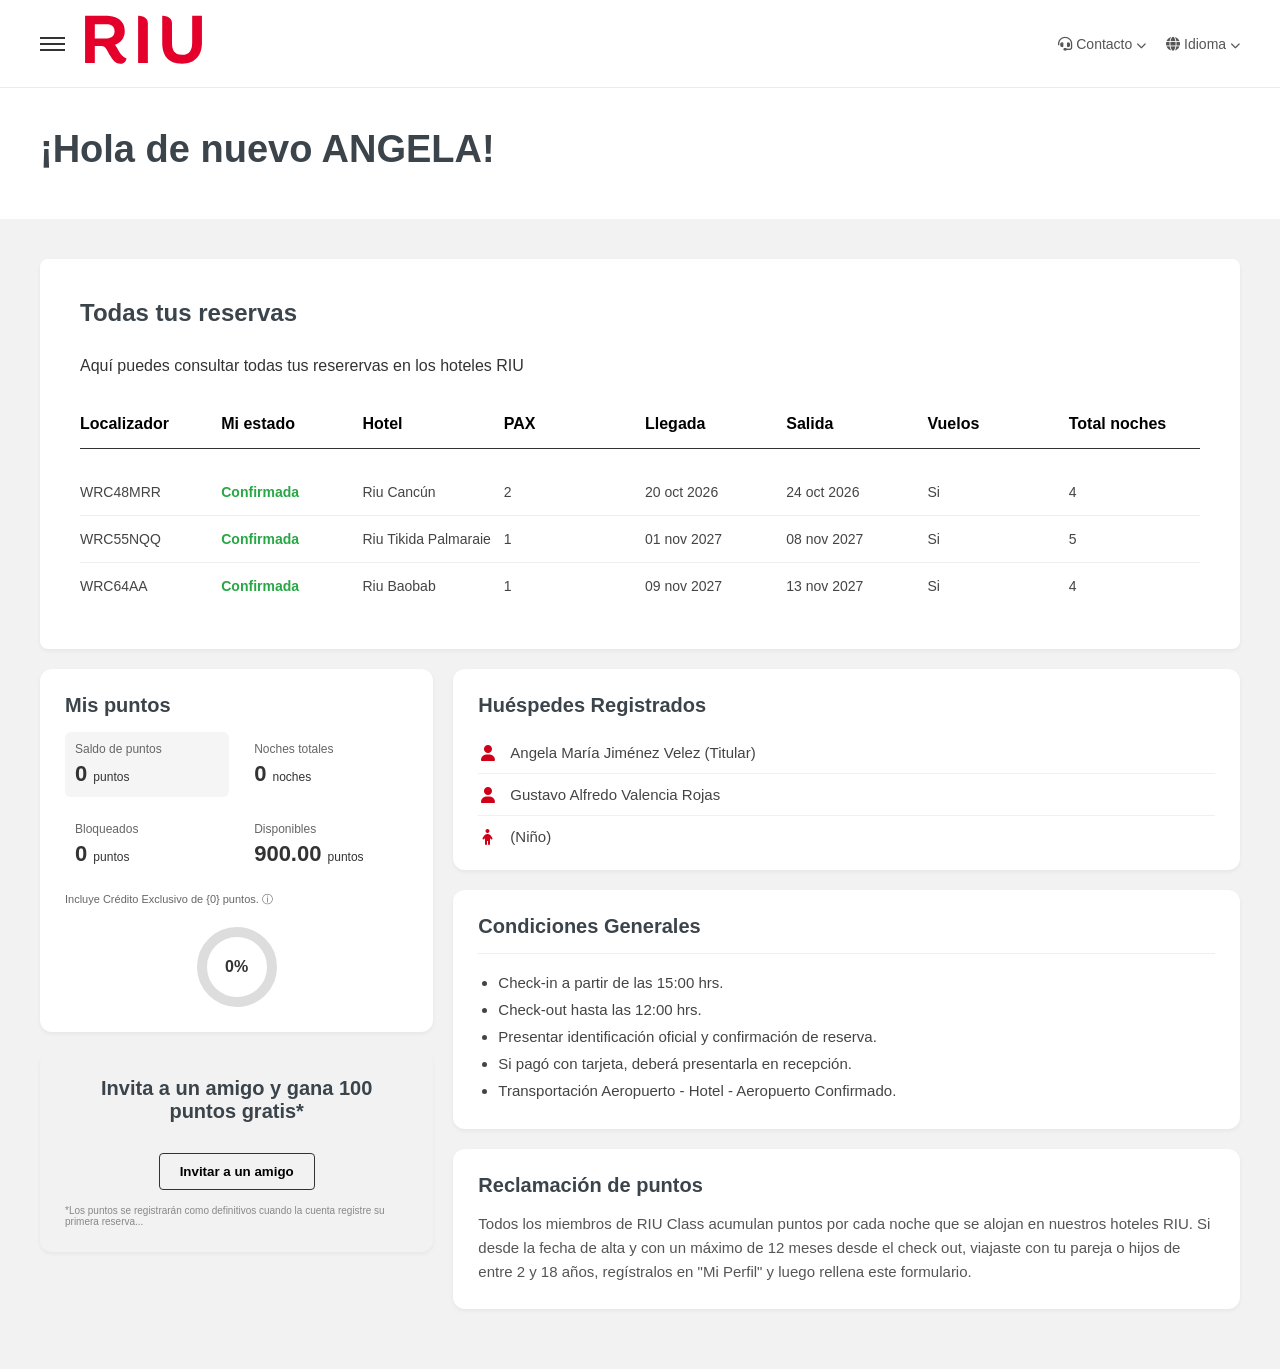
==== mireserva.html @ b12b79c2 "initial commit" ====
<!DOCTYPE html>
<html lang="es">
<head>
    <meta charset="UTF-8">
    <meta name="viewport" content="width=device-width, initial-scale=1.0">
    <title>RIU HOTELS & RESORTS- Inicio</title>
    <link rel="stylesheet" href="css/mireserva.css">
    <!-- Iconos (FontAwesome vía CDN para los iconos de check-in, usuario, etc) -->
    <link rel="stylesheet" href="https://cdnjs.cloudflare.com/ajax/libs/font-awesome/6.4.0/css/all.min.css">
    <link rel="icon" href="img/favicon.ico" type="image/x-icon">

</head>
<body>
<header class="navbar">

    <div class="nav-left">
        <div class="menu-icon">
            <span></span>
            <span></span>
            <span></span>
        </div>
        <div class="logo">
        <img src="img/riu.svg" alt="RIU Hotels & Resorts">
    </div>
    </div>

    <!-- 🔥 AHORA SÍ está separado -->
    <div class="nav-right">
        <a href="#"><i class="fa-solid fa-headset"></i> Contacto 
            <i class="fa-solid fa-chevron-down small-icon"></i>
        </a>

        <div class="language-dropdown-container">
            <a href="#" id="idioma-btn">
                <i class="fa-solid fa-globe"></i> Idioma 
                <i class="fa-solid fa-chevron-down small-icon"></i>
            </a>

            <ul class="language-dropdown-menu" id="language-menu">
                <li><a href="#">Deutsch</a></li>
                <li><a href="#">Español</a></li>
                <li><a href="#">English</a></li>
                <li><a href="#">Français</a></li>
                <li><a href="#">Português</a></li>
                <li><a href="#">Русский</a></li>
                <li><a href="#">中国人</a></li>
            </ul>
        </div>

        
    </div>

</header>
<!-- SECCIÓN DE SALUDO EN BLANCO -->
<section class="saludo-container">
    <div class="saludo-usuario">
        <h1 id="nombreCliente">¡Hola de nuevo ANGELA!</h1>
        <p id="numeroRiu"></p>
    </div>
</section>

<!-- EL RESTO DE TU CONTENIDO GRIS IRÁ AQUÍ ABAJO -->
<!-- CONTENEDOR PRINCIPAL GRIS -->
<main class="contenedor-reservas">
    
    <!-- TARJETA BLANCA -->
    <div class="tarjeta-reservas">
        <h2>Todas tus reservas</h2>
        <p class="descripcion-reservas">Aquí puedes consultar todas tus reserervas en los hoteles RIU</p>

        <!-- ENCABEZADOS DE LA TABLA -->
<div class="tabla-encabezado">
    <span>Localizador</span>
    <span>Mi estado</span>
    <span>Hotel</span>
    <span>PAX</span> <!-- Nueva columna -->
    <span>Llegada</span>
    <span>Salida</span>
    <span>Vuelos</span>
    <span>Total noches</span>
</div>

        <!-- CONTENIDO DE LA TABLA -->
        <div class="tabla-contenido">
            
            <!-- Fila de Reserva 1 -->
            <div class="fila-reserva">
                <span id="reservaLocalizador">WRC48MRR</span>

            <span class="estado-confirmado">Confirmada</span>
            <span>Riu Cancún</span>
            <span>2</span>
            <span>20 oct 2026</span>
            <span>24 oct 2026</span>
            <span>Si</span>
            <span>4</span>
            </div>

            <!-- Fila de Reserva 2 -->
            <div class="fila-reserva">
                <span>WRC55NQQ</span>
                <span class="estado-confirmado">Confirmada</span>
                <span>Riu Tikida Palmaraie</span>
                <span>1</span>
                <span>01 nov 2027</span>
                <span>08 nov 2027</span> 
                <span>Si</span>
                <span>5</span>
            </div>

             <!-- Fila de Reserva 3 -->
            <div class="fila-reserva">
                <span id="reservaLocalizador">WRC64AA</span>

            <span class="estado-confirmado">Confirmada</span>
            <span>Riu Baobab</span>
            <span>1</span>
            <span>09 nov 2027</span>
            <span>13 nov 2027</span>
            <span>Si</span>
            <span>4</span>
            </div>

        </div>
    </div>

    <!-- NUEVA SECCIÓN DE PUNTOS E INFORMACIÓN -->
    <div class="dashboard-grid">
        
        <!-- COLUMNA IZQUIERDA -->
        <div class="columna-izq">
            
            <!-- Tarjeta: Mis Puntos -->
            <div class="tarjeta-info">
                <h3>Mis puntos</h3>
                <div class="grid-puntos">
                    <div class="punto-item gris">
                        <span>Saldo de puntos</span>
                        <strong>0 <small>puntos</small></strong>
                    </div>
                    <div class="punto-item">
                        <span>Noches totales</span>
                        <strong>0 <small>noches</small></strong>
                    </div>
                    <div class="punto-item">
                        <span>Bloqueados</span>
                        <strong>0 <small>puntos</small></strong>
                    </div>
                    <div class="punto-item">
                        <span>Disponibles</span>
                        <strong>900.00 <small>puntos</small></strong>
                    </div>
                </div>
                <p class="texto-pequeno">Incluye Crédito Exclusivo de {0} puntos. ⓘ</p>
                
                <!-- Círculo decorativo -->
                <div class="circulo-grafico">
                    <span>0%</span>
                </div>
            </div>

            <!-- Tarjeta: Invita a un amigo -->
            <div class="tarjeta-info tarjeta-invita">
                <h3>Invita a un amigo y gana 100 puntos gratis*</h3>
                <button class="btn-invitar">Invitar a un amigo</button>
                <p class="texto-legal">*Los puntos se registrarán como definitivos cuando la cuenta registre su primera reserva...</p>
            </div>

        </div>

        <!-- COLUMNA DERECHA -->
        <div class="columna-der">
            <!-- NUEVA TARJETA: HUÉSPEDES -->
            <div class="tarjeta-info">
                <h3>Huéspedes Registrados</h3>
                <ul class="lista-huespedes">
                    <li><i class="fa-solid fa-user"></i> Angela María Jiménez Velez (Titular)</li>
                    <li><i class="fa-solid fa-user"></i> Gustavo Alfredo Valencia Rojas</li>
                    <li><i class="fa-solid fa-child"></i> (Niño)</li>
                </ul>
            </div>
            <!-- Tarjeta: Condiciones Generales -->
            <div class="tarjeta-info">
                <h3>Condiciones Generales</h3>
                <hr class="linea-separadora">
                <ul class="lista-condiciones">
                    <li>Check-in a partir de las 15:00 hrs.</li>
                    <li>Check-out hasta las 12:00 hrs.</li>
                    <li>Presentar identificación oficial y confirmación de reserva.</li>
                    <li>Si pagó con tarjeta, deberá presentarla en recepción.</li>
                    <li>Transportación Aeropuerto - Hotel - Aeropuerto Confirmado.</li>
                </ul>
            </div>

            <!-- Tarjeta: Reclamación de puntos -->
            <div class="tarjeta-info">
                <h3>Reclamación de puntos</h3>
                <p class="texto-reclamacion">
                    Todos los miembros de RIU Class acumulan puntos por cada noche que se alojan en nuestros hoteles RIU. 
                    Si desde la fecha de alta y con un máximo de 12 meses desde el check out, viajaste con tu pareja o hijos de 
                    entre 2 y 18 años, regístralos en "Mi Perfil" y luego rellena este formulario.
                </p>
            </div>

        </div>
    </div>

</main>






</main>

    <script>
     // --- MENÚ DE IDIOMAS ---
    const idiomaBtn = document.getElementById('idioma-btn');
    const languageMenu = document.getElementById('language-menu');

    if (idiomaBtn && languageMenu) {

        idiomaBtn.addEventListener('click', function (e) {
    e.stopPropagation(); // 🔥 evita conflicto
    languageMenu.classList.toggle('show');
});

document.addEventListener('click', function () {
    languageMenu.classList.remove('show');
});

languageMenu.addEventListener('click', function (e) {
    e.stopPropagation(); // 🔥 permite hacer click dentro del menú
});


        document.addEventListener('keydown', function (e) {
            if (e.key === 'Escape') {
                languageMenu.classList.remove('show');
            }
        });
    }
    </script>
   <script src="js/mireserva.js"></script>
</body>
</html>
---- css/mireserva.css ----
/* RESET */
* {
    margin: 0;
    padding: 0;
    box-sizing: border-box;
    font-family: Arial, sans-serif;
}

body {
    background-color: #fafafa;
    color: #333;
}

/* NAVBAR */
.navbar {
    display: flex;
    justify-content: space-between;
    align-items: center;
    padding: 15px 40px;
    background: #fff;
    border-bottom: 1px solid #eaeaea;
}

.nav-left {
    display: flex;
    align-items: center;
    gap: 20px;
}

/* MENU ICON */
.menu-icon {
    display: flex;
    flex-direction: column;
    gap: 4px;
    cursor: pointer;
}

.menu-icon span {
    width: 25px;
    height: 2px;
    background: #333;
}

/* LOGO */
.logo {
    color: #d10019;
    font-size: 32px;
    font-weight: 900;
    letter-spacing: 2px;
}

/* LINKS */
.main-links {
    display: flex;
    gap: 20px;
}

.navbar a {
    text-decoration: none;
    color: #555;
    font-size: 14px;
}

.navbar a:hover {
    color: #000;
}

/* BOTÓN */
.btn-outline {
    border: 1px solid #999;
    padding: 8px 16px;
    border-radius: 2px;
}

/* ICONO PEQUEÑO */
.small-icon {
    font-size: 10px;
}

/* ------------------ */
/* 🌍 IDIOMA DROPDOWN */
/* ------------------ */

.language-dropdown-container {
    position: relative;
}

/* MENÚ OCULTO */
.language-dropdown-menu {
    display: none;
    position: absolute;
    top: 100%;
    right: 0;
    background: #fff;
    border: 1px solid #ddd;
    min-width: 150px;
    list-style: none;
    padding: 5px 0;
    z-index: 1000;
}

/* ITEMS */
.language-dropdown-menu li a {
    display: block;
    padding: 10px 15px;
    color: #333;
}

.language-dropdown-menu li a:hover {
    background: #f5f5f5;
}

/* CLASE QUE ACTIVA */
.language-dropdown-menu.show {
    display: block;
}
#idioma-btn {
    background: none;
    border: none;
    cursor: pointer;
    color: #555;
    font-size: 14px;
}

.nav-right {
    display: flex;
    align-items: center;
    gap: 20px;
    margin-left: auto; /* 🔥 ESTA ES LA CLAVE */
}
.nav-right {
    display: flex;
    align-items: center;
    gap: 20px;
}
/* ------------------ */
/* SECCIÓN DE SALUDO  */
/* ------------------ */

.saludo-container {
    background-color: #ffffff; /* Fondo blanco exclusivo para esta franja */
    padding: 40px; /* Mismo margen que la barra de navegación */
   
}

.saludo-usuario h1 {
    color: #3b444b; /* Color gris oscuro */
    font-size: 38px;
    font-weight: bold;
    margin-bottom: 8px;
}

.saludo-usuario p {
    color: #000; /* Azul Riu */
    font-size: 16px;
    font-weight: 600;
}

/* -------------------------- */
/* SECCIÓN DE TARJETA RESERVAS*/
/* -------------------------- */

.contenedor-reservas {
    background-color: #f2f2f2; /* 🔥 Este es el color gris de fondo para toda la parte inferior */
    padding: 40px;
    min-height: 100vh; /* Asegura que el color gris llegue hasta abajo de la pantalla */
}

.tarjeta-reservas {
    background-color: #ffffff;
    border-radius: 8px; /* Bordes ligeramente redondeados como en la imagen */
    padding: 40px; /* Espacio interno de la tarjeta */
    box-shadow: 0 2px 4px rgba(0,0,0,0.05); /* Sombra muy sutil para que resalte sobre el fondo gris */
}

.tarjeta-reservas h2 {
    color: #3b444b;
    font-size: 24px;
    margin-bottom: 30px;
}

.descripcion-reservas {
    color: #333;
    font-size: 16px;
    margin-bottom: 40px;
}

/* Fila de encabezados de la tabla */
.tabla-encabezado {
    display: grid;
    /* 🔥 Cambiamos a 7 columnas iguales */
    grid-template-columns: repeat(8, 1fr); 
    gap: 10px;
    font-weight: bold;
    color: #000;
    padding-bottom: 15px;
    border-bottom: 1px solid #333; 
    margin-bottom: 20px;
}

/* -------------------------------- */
/* FILAS DE INFORMACIÓN DE RESERVAS */
.fila-reserva {
    display: grid;
    /* 🔥 Cambiamos a 7 columnas para que coincidan con el encabezado */
    grid-template-columns: repeat(8, 1fr); 
    gap: 10px;
    padding: 15px 0; 
    border-bottom: 1px solid #eee; 
    font-size: 14px;
    color: #444;
    align-items: center;
}

/* Quita la línea separadora en la última reserva para que se vea más limpio */
.fila-reserva:last-child {
    border-bottom: none;
}

/* Colores especiales para los estados */
.estado-confirmado {
    color: #28a745; /* Verde para confirmada */
    font-weight: bold;
}

.estado-cancelado {
    color: #d10019; /* El rojo corporativo de RIU para cancelada */
    font-weight: bold;
}

/* -------------------------- */
/* DASHBOARD (TARJETAS INFERIORES) */
/* -------------------------- */

/* Contenedor principal a 2 columnas */
.dashboard-grid {
    display: grid;
    grid-template-columns: 1fr 2fr; /* La columna derecha es el doble de ancha */
    gap: 20px;
    margin-top: 20px;
}

/* Estilo general para todas las tarjetas nuevas */
.tarjeta-info {
    background-color: #ffffff;
    border-radius: 12px; /* 🔥 Bordes bien redondeados */
    padding: 25px;
    box-shadow: 0 2px 4px rgba(0,0,0,0.05);
    margin-bottom: 20px;
}

.tarjeta-info h3 {
    color: #3b444b;
    font-size: 20px;
    margin-bottom: 15px;
}

/* --- TARJETA MIS PUNTOS --- */
.grid-puntos {
    display: grid;
    grid-template-columns: 1fr 1fr;
    gap: 15px;
    margin-bottom: 15px;
}

.punto-item {
    display: flex;
    flex-direction: column;
    padding: 10px;
    border-radius: 6px;
}

.punto-item.gris {
    background-color: #f5f5f5; /* Fondo grisecito para el primer bloque */
}

.punto-item span {
    font-size: 12px;
    color: #666;
    margin-bottom: 5px;
}

.punto-item strong {
    font-size: 22px;
    color: #333;
}

.punto-item strong small {
    font-size: 12px;
    font-weight: normal;
}

.texto-pequeno {
    font-size: 11px;
    color: #666;
    margin-bottom: 20px;
}

/* Círculo del 0% */
.circulo-grafico {
    width: 80px;
    height: 80px;
    border: 10px solid #ddd;
    border-radius: 50%; /* Lo hace redondo */
    display: flex;
    justify-content: center;
    align-items: center;
    margin: 0 auto;
    font-weight: bold;
    color: #333;
}

/* --- TARJETA INVITA A UN AMIGO --- */
.tarjeta-invita {
    background: url('imagenes/amigos.jpg'); /* Solo la imagen, sin capas */
    background-size: cover; 
    background-position: center; 
    background-repeat: no-repeat;
    text-align: center;
}

.btn-invitar {
    background: transparent;
    border: 1px solid #333;
    padding: 10px 20px;
    border-radius: 4px;
    cursor: pointer;
    font-weight: bold;
    margin: 15px 0;
}

.texto-legal {
    font-size: 10px;
    color: #888;
    text-align: left;
}

/* --- TARJETA CONDICIONES --- */
.linea-separadora {
    border: none;
    border-bottom: 1px solid #eee;
    margin-bottom: 15px;
}

.lista-condiciones {
    padding-left: 20px;
    color: #444;
    font-size: 15px;
    line-height: 1.8;
}

/* --- TARJETA RECLAMACIÓN --- */
.texto-reclamacion {
    color: #555;
    font-size: 15px;
    line-height: 1.6;
}
/* --- TARJETA HUÉSPEDES --- */
.lista-huespedes {
    list-style: none; /* Quitamos los puntos por defecto de la lista */
    padding: 0;
    margin: 0;
}

.lista-huespedes li {
    padding: 12px 0;
    color: #444;
    font-size: 15px;
    border-bottom: 1px solid #f0f0f0; /* Línea suave para separar cada nombre */
    display: flex;
    align-items: center; /* Alinea el icono y el texto */
}

/* Quita la línea separadora al último huésped */
.lista-huespedes li:last-child {
    border-bottom: none;
    padding-bottom: 0;
}

/* Color del icono (usamos el Rojo de RIU para que haga juego) */
.lista-huespedes li i {
    color: #d10019;
    margin-right: 12px;
    font-size: 16px;
    width: 20px; /* Tamaño fijo para que los nombres queden rectos aunque cambie el icono */
    text-align: center;
}
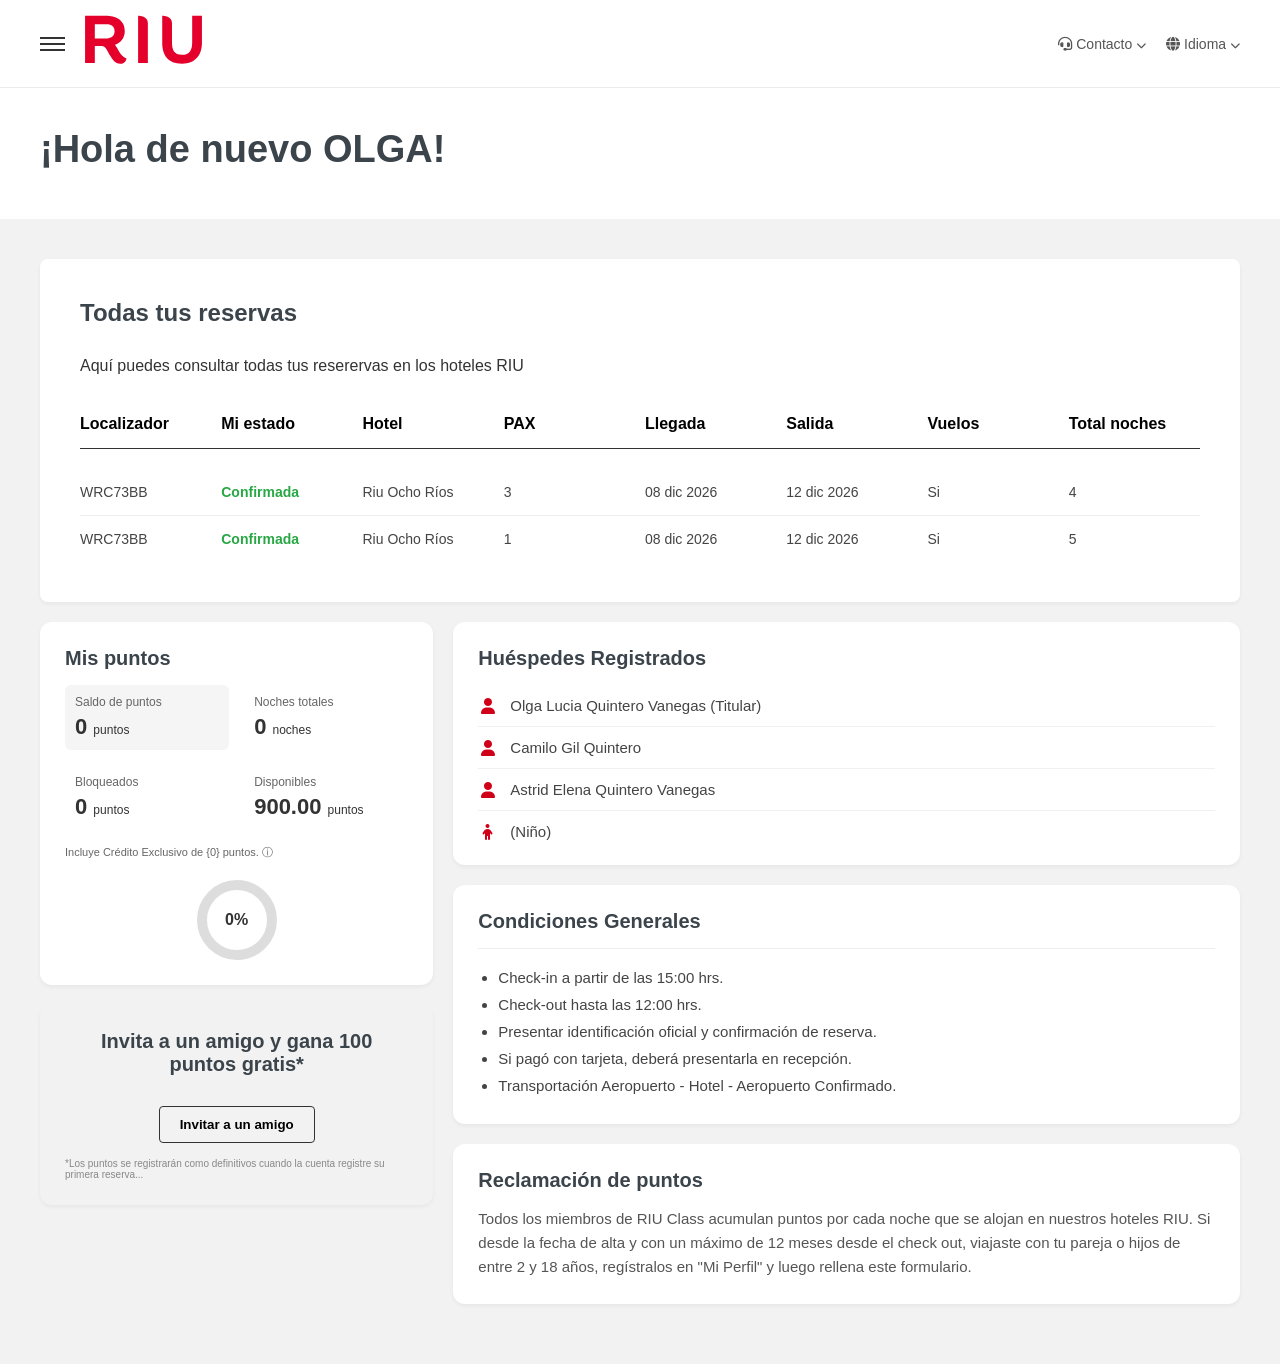
==== commit 49cb052c: "Z" ====
--- a/mireserva.html
+++ b/mireserva.html
@@ -54,7 +54,7 @@
 <!-- SECCIÓN DE SALUDO EN BLANCO -->
 <section class="saludo-container">
     <div class="saludo-usuario">
-        <h1 id="nombreCliente">¡Hola de nuevo ANGELA!</h1>
+        <h1 id="nombreCliente">¡Hola de nuevo OLGA!</h1>
         <p id="numeroRiu"></p>
     </div>
 </section>
@@ -85,41 +85,30 @@
             
             <!-- Fila de Reserva 1 -->
             <div class="fila-reserva">
-                <span id="reservaLocalizador">WRC48MRR</span>
+                <span id="reservaLocalizador">WRC73BB</span>
 
             <span class="estado-confirmado">Confirmada</span>
-            <span>Riu Cancún</span>
-            <span>2</span>
-            <span>20 oct 2026</span>
-            <span>24 oct 2026</span>
+            <span>Riu Ocho Ríos</span>
+            <span>3</span>
+            <span>08 dic 2026</span>
+            <span>12 dic 2026</span>
             <span>Si</span>
             <span>4</span>
             </div>
 
             <!-- Fila de Reserva 2 -->
             <div class="fila-reserva">
-                <span>WRC55NQQ</span>
+                <span>WRC73BB</span>
                 <span class="estado-confirmado">Confirmada</span>
-                <span>Riu Tikida Palmaraie</span>
+                <span>Riu Ocho Ríos</span>
                 <span>1</span>
-                <span>01 nov 2027</span>
-                <span>08 nov 2027</span> 
+                <span>08 dic 2026</span>
+                <span>12 dic 2026</span> 
                 <span>Si</span>
                 <span>5</span>
             </div>
 
-             <!-- Fila de Reserva 3 -->
-            <div class="fila-reserva">
-                <span id="reservaLocalizador">WRC64AA</span>
-
-            <span class="estado-confirmado">Confirmada</span>
-            <span>Riu Baobab</span>
-            <span>1</span>
-            <span>09 nov 2027</span>
-            <span>13 nov 2027</span>
-            <span>Si</span>
-            <span>4</span>
-            </div>
+             
 
         </div>
     </div>
@@ -174,8 +163,9 @@
             <div class="tarjeta-info">
                 <h3>Huéspedes Registrados</h3>
                 <ul class="lista-huespedes">
-                    <li><i class="fa-solid fa-user"></i> Angela María Jiménez Velez (Titular)</li>
-                    <li><i class="fa-solid fa-user"></i> Gustavo Alfredo Valencia Rojas</li>
+                    <li><i class="fa-solid fa-user"></i> Olga Lucia Quintero Vanegas (Titular)</li>
+                    <li><i class="fa-solid fa-user"></i> Camilo Gil Quintero</li>
+                    <li><i class="fa-solid fa-user"></i> Astrid Elena Quintero Vanegas</li>
                     <li><i class="fa-solid fa-child"></i> (Niño)</li>
                 </ul>
             </div>
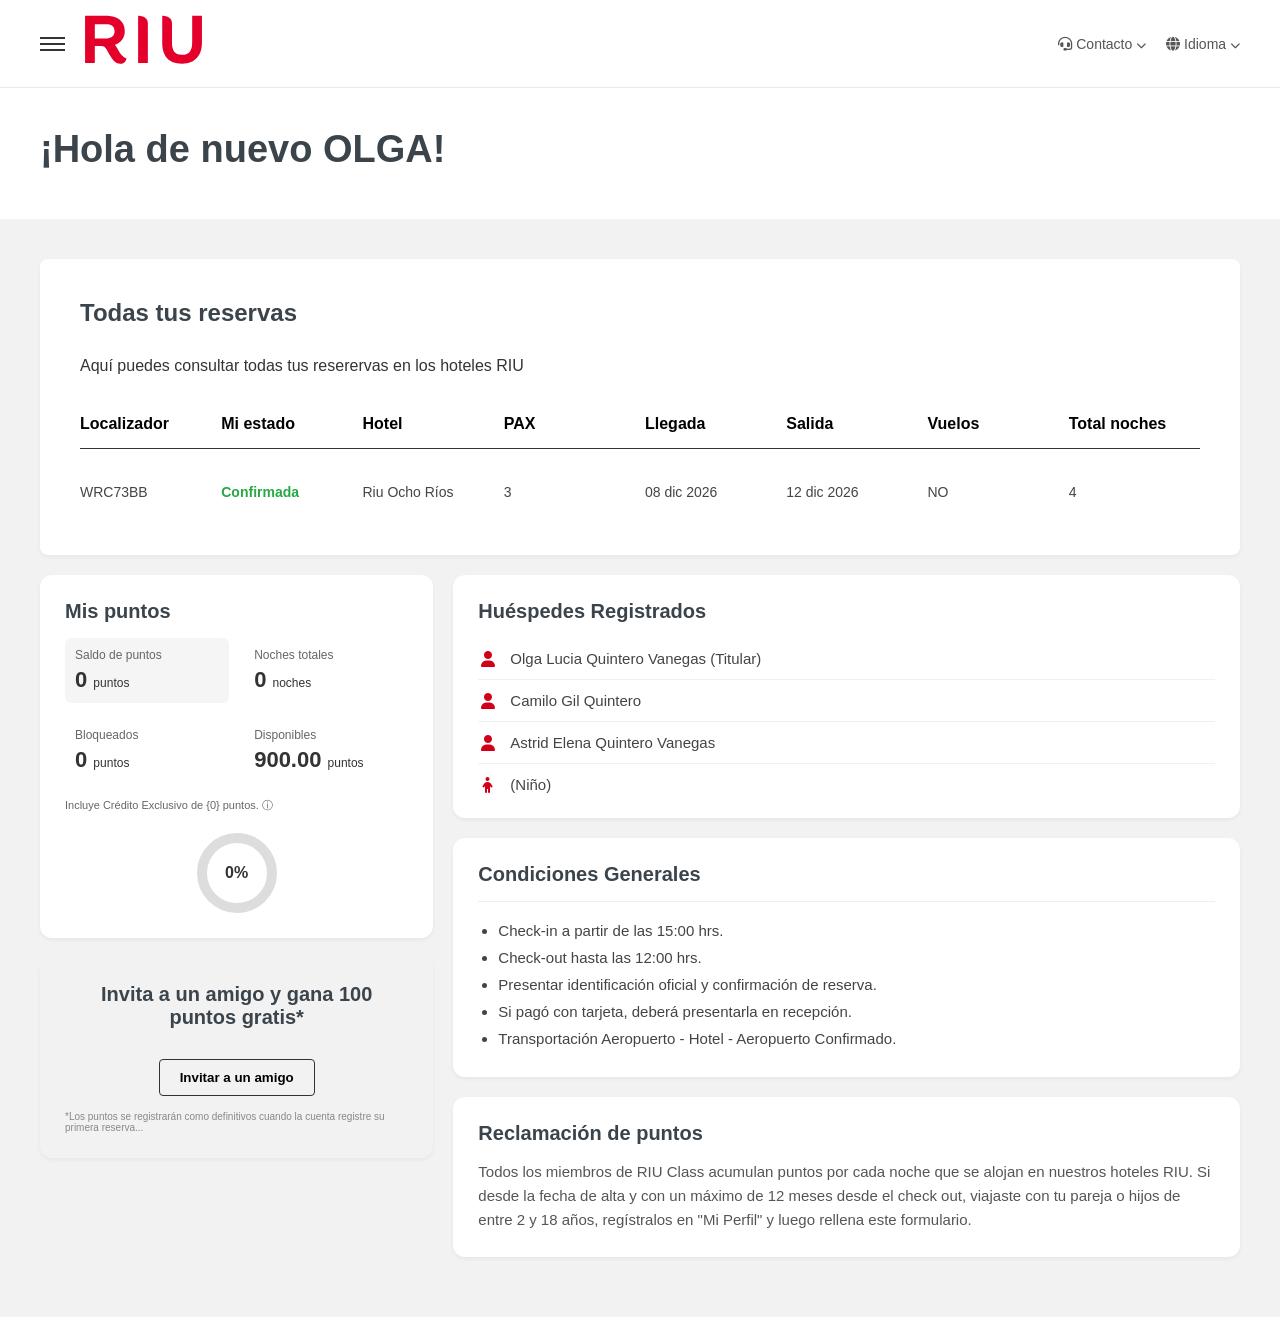
==== commit 1fc906c8: "Z" ====
--- a/mireserva.html
+++ b/mireserva.html
@@ -92,21 +92,11 @@
             <span>3</span>
             <span>08 dic 2026</span>
             <span>12 dic 2026</span>
-            <span>Si</span>
+            <span>NO</span>
             <span>4</span>
             </div>
 
-            <!-- Fila de Reserva 2 -->
-            <div class="fila-reserva">
-                <span>WRC73BB</span>
-                <span class="estado-confirmado">Confirmada</span>
-                <span>Riu Ocho Ríos</span>
-                <span>1</span>
-                <span>08 dic 2026</span>
-                <span>12 dic 2026</span> 
-                <span>Si</span>
-                <span>5</span>
-            </div>
+            
 
              
 
